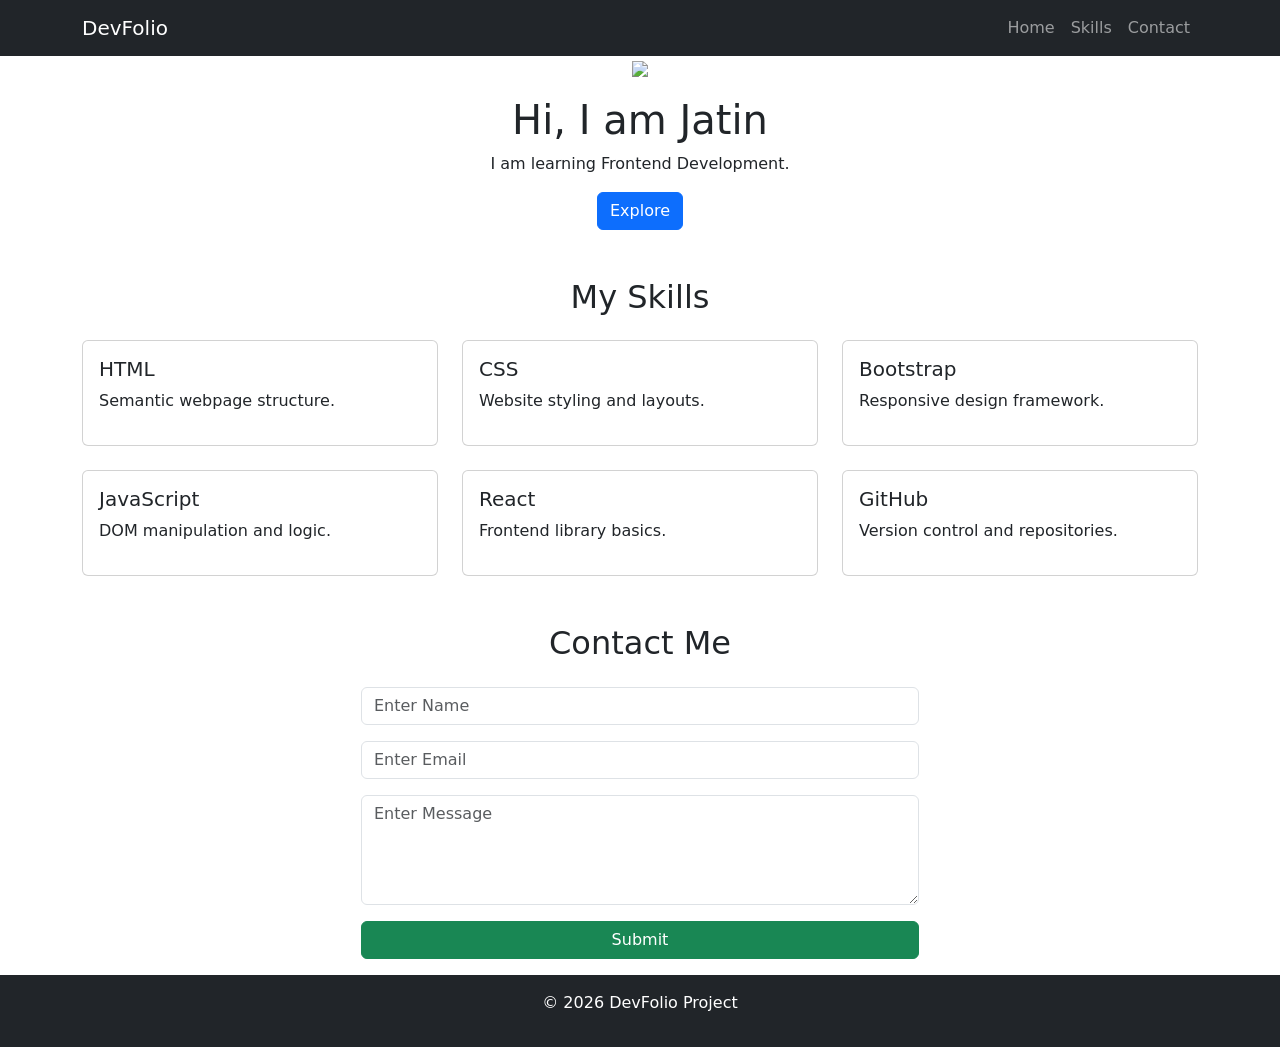
==== index.html @ 57b02b66 "index html code" ====
<!DOCTYPE html>
<html lang="en">
<head>

    <meta charset="UTF-8">
    <meta name="viewport" content="width=device-width, initial-scale=1.0">

    <title>Dev-Folio</title>

    <!-- Bootstrap CSS -->
    <link href="https://cdn.jsdelivr.net/npm/bootstrap@5.3.3/dist/css/bootstrap.min.css" rel="stylesheet">

    <!-- CSS File -->
    <link rel="stylesheet" href="style.css">

</head>
<body>

    <!-- Navbar -->

    <nav class="navbar navbar-expand-lg navbar-dark bg-dark">

        <div class="container">

            <a class="navbar-brand" href="#">DevFolio</a>

            <button class="navbar-toggler" type="button" data-bs-toggle="collapse" data-bs-target="#menu">

                <span class="navbar-toggler-icon"></span>

            </button>

            <div class="collapse navbar-collapse" id="menu">

                <ul class="navbar-nav ms-auto">

                    <li class="nav-item">
                        <a class="nav-link" href="#home">Home</a>
                    </li>

                    <li class="nav-item">
                        <a class="nav-link" href="#skills">Skills</a>
                    </li>

                    <li class="nav-item">
                        <a class="nav-link" href="#contact">Contact</a>
                    </li>

                </ul>

            </div>

        </div>

    </nav>


    <!-- Hero Section -->

    <section id="home" class="hero">

        <div class="container text-center">

            <img src="https://via.placeholder.com/140" class="profile-img">

            <h1 class="mt-3">Hi, I am Jatin</h1>

            <p>I am learning Frontend Development.</p>

            <button class="btn btn-primary">
                Explore
            </button>

        </div>

    </section>


    <!-- Skills Section -->

    <section id="skills" class="py-5">

        <div class="container">

            <h2 class="text-center mb-4">My Skills</h2>

            <div class="row g-4">

                <div class="col-md-4">

                    <div class="card">

                        <div class="card-body">

                            <h5>HTML</h5>

                            <p>Semantic webpage structure.</p>

                        </div>

                    </div>

                </div>

                <div class="col-md-4">

                    <div class="card">

                        <div class="card-body">

                            <h5>CSS</h5>

                            <p>Website styling and layouts.</p>

                        </div>

                    </div>

                </div>

                <div class="col-md-4">

                    <div class="card">

                        <div class="card-body">

                            <h5>Bootstrap</h5>

                            <p>Responsive design framework.</p>

                        </div>

                    </div>

                </div>

                <div class="col-md-4">

                    <div class="card">

                        <div class="card-body">

                            <h5>JavaScript</h5>

                            <p>DOM manipulation and logic.</p>

                        </div>

                    </div>

                </div>

                <div class="col-md-4">

                    <div class="card">

                        <div class="card-body">

                            <h5>React</h5>

                            <p>Frontend library basics.</p>

                        </div>

                    </div>

                </div>

                <div class="col-md-4">

                    <div class="card">

                        <div class="card-body">

                            <h5>GitHub</h5>

                            <p>Version control and repositories.</p>

                        </div>

                    </div>

                </div>

            </div>

        </div>

    </section>


    <!-- Contact -->

    <section id="contact" class="contact-section">

        <div class="container">

            <h2 class="text-center mb-4">Contact Me</h2>

            <form id="contactForm" class="w-50 mx-auto">

                <input type="text" id="name" class="form-control mb-3" placeholder="Enter Name">

                <input type="email" id="email" class="form-control mb-3" placeholder="Enter Email">

                <textarea id="message" class="form-control mb-3" rows="4" placeholder="Enter Message"></textarea>

                <button type="submit" class="btn btn-success w-100">
                    Submit
                </button>

            </form>

            <p id="result" class="text-center mt-3"></p>

        </div>

    </section>


    <!-- Footer -->

    <footer class="bg-dark text-white text-center p-3">

        <p>© 2026 DevFolio Project</p>

    </footer>


    <!-- Bootstrap JS -->

    <script src="https://cdn.jsdelivr.net/npm/bootstrap@5.3.3/dist/js/bootstrap.bundle.min.js"></script>

    <!-- JS File -->

    <script src="script.js"></script>

</body>
</html>
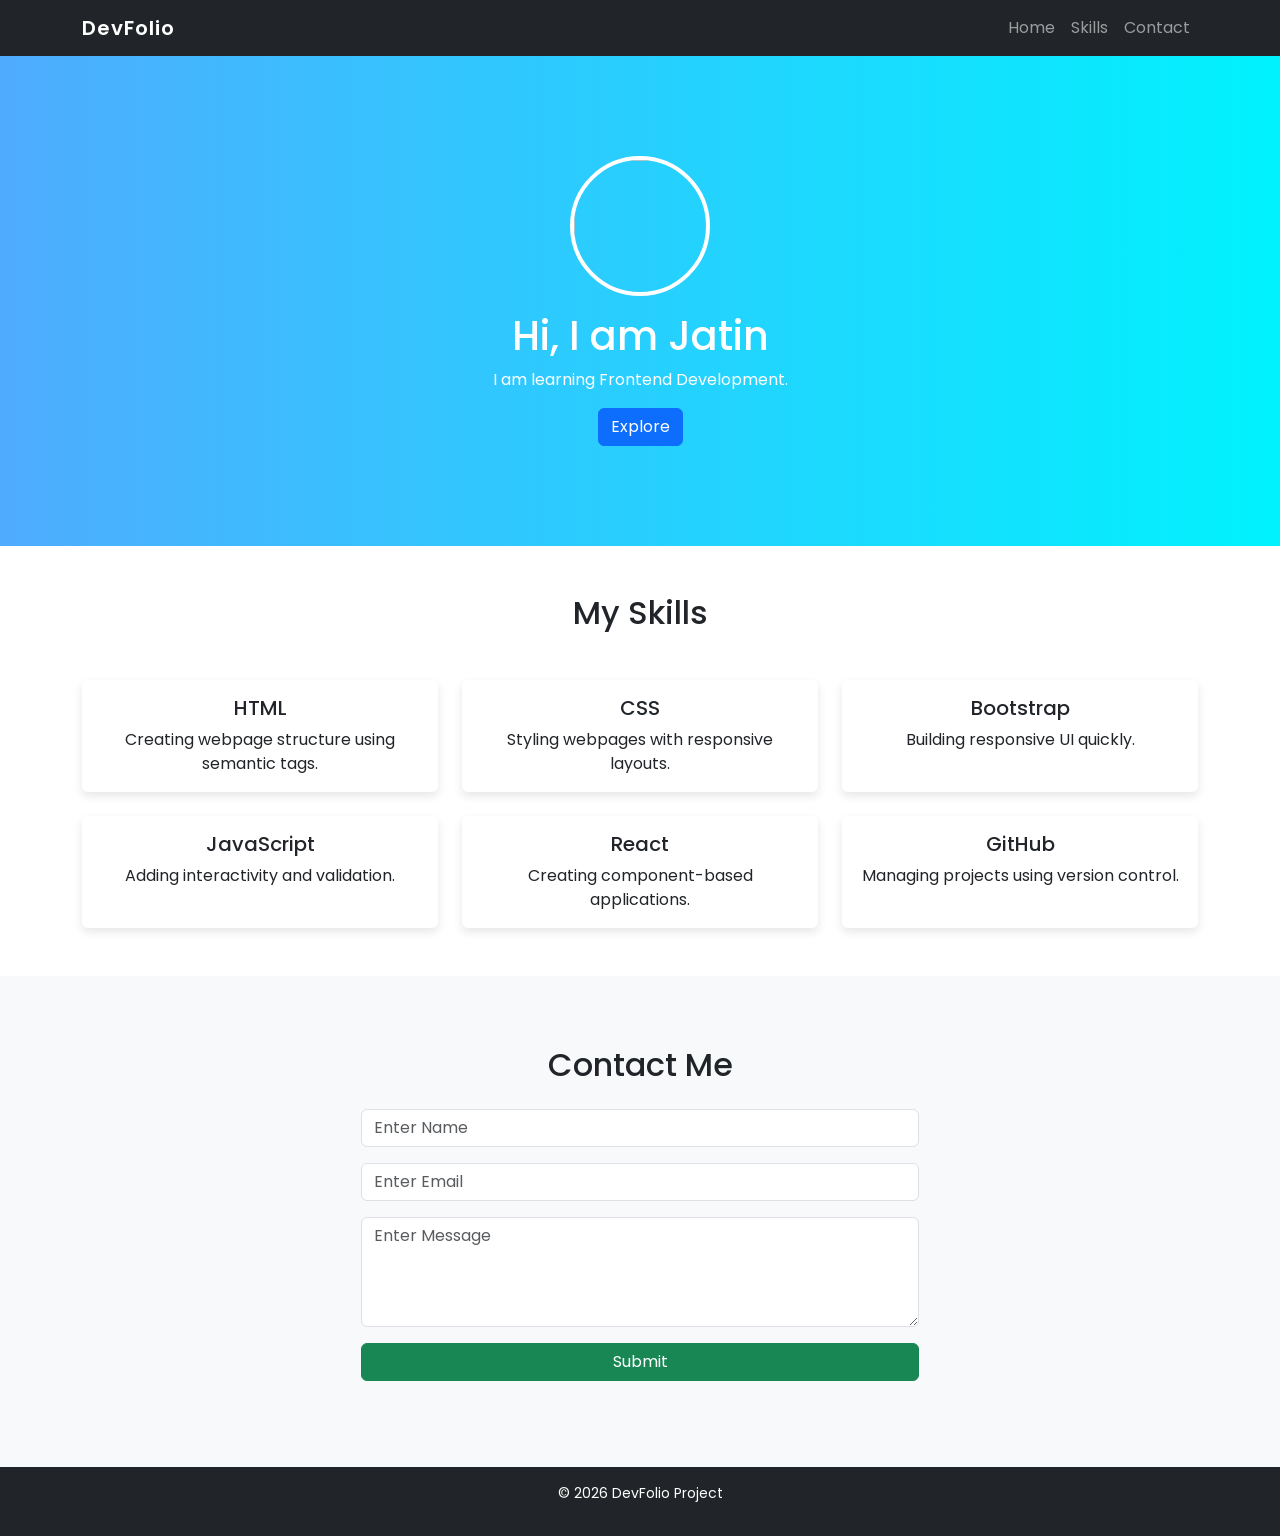
==== commit 7d59cd46: "index html file" ====
--- a/index.html
+++ b/index.html
@@ -80,113 +80,137 @@
 
     <section id="skills" class="py-5">
 
-        <div class="container">
-
-            <h2 class="text-center mb-4">My Skills</h2>
-
-            <div class="row g-4">
-
-                <div class="col-md-4">
-
-                    <div class="card">
-
-                        <div class="card-body">
-
-                            <h5>HTML</h5>
-
-                            <p>Semantic webpage structure.</p>
-
-                        </div>
-
-                    </div>
-
-                </div>
-
-                <div class="col-md-4">
-
-                    <div class="card">
-
-                        <div class="card-body">
-
-                            <h5>CSS</h5>
-
-                            <p>Website styling and layouts.</p>
-
-                        </div>
-
-                    </div>
-
-                </div>
-
-                <div class="col-md-4">
-
-                    <div class="card">
-
-                        <div class="card-body">
-
-                            <h5>Bootstrap</h5>
-
-                            <p>Responsive design framework.</p>
-
-                        </div>
-
-                    </div>
-
-                </div>
-
-                <div class="col-md-4">
-
-                    <div class="card">
-
-                        <div class="card-body">
-
-                            <h5>JavaScript</h5>
-
-                            <p>DOM manipulation and logic.</p>
-
-                        </div>
-
-                    </div>
-
-                </div>
-
-                <div class="col-md-4">
-
-                    <div class="card">
-
-                        <div class="card-body">
-
-                            <h5>React</h5>
-
-                            <p>Frontend library basics.</p>
-
-                        </div>
-
-                    </div>
-
-                </div>
-
-                <div class="col-md-4">
-
-                    <div class="card">
-
-                        <div class="card-body">
-
-                            <h5>GitHub</h5>
-
-                            <p>Version control and repositories.</p>
-
-                        </div>
-
-                    </div>
-
-                </div>
-
-            </div>
-
-        </div>
-
-    </section>
+    <div class="container">
+
+        <h2 class="text-center mb-5">My Skills</h2>
+
+        <div class="row g-4">
+
+            <!-- Card 1 -->
+
+            <div class="col-12 col-md-6 col-lg-4">
+
+                <div class="card skill-card h-100">
+
+                    <div class="card-body text-center">
+
+                        <h5 class="card-title">HTML</h5>
+
+                        <p class="card-text">
+                            Creating webpage structure using semantic tags.
+                        </p>
+
+                    </div>
+
+                </div>
+
+            </div>
+
+            <!-- Card 2 -->
+
+            <div class="col-12 col-md-6 col-lg-4">
+
+                <div class="card skill-card h-100">
+
+                    <div class="card-body text-center">
+
+                        <h5 class="card-title">CSS</h5>
+
+                        <p class="card-text">
+                            Styling webpages with responsive layouts.
+                        </p>
+
+                    </div>
+
+                </div>
+
+            </div>
+
+            <!-- Card 3 -->
+
+            <div class="col-12 col-md-6 col-lg-4">
+
+                <div class="card skill-card h-100">
+
+                    <div class="card-body text-center">
+
+                        <h5 class="card-title">Bootstrap</h5>
+
+                        <p class="card-text">
+                            Building responsive UI quickly.
+                        </p>
+
+                    </div>
+
+                </div>
+
+            </div>
+
+            <!-- Card 4 -->
+
+            <div class="col-12 col-md-6 col-lg-4">
+
+                <div class="card skill-card h-100">
+
+                    <div class="card-body text-center">
+
+                        <h5 class="card-title">JavaScript</h5>
+
+                        <p class="card-text">
+                            Adding interactivity and validation.
+                        </p>
+
+                    </div>
+
+                </div>
+
+            </div>
+
+            <!-- Card 5 -->
+
+            <div class="col-12 col-md-6 col-lg-4">
+
+                <div class="card skill-card h-100">
+
+                    <div class="card-body text-center">
+
+                        <h5 class="card-title">React</h5>
+
+                        <p class="card-text">
+                            Creating component-based applications.
+                        </p>
+
+                    </div>
+
+                </div>
+
+            </div>
+
+            <!-- Card 6 -->
+
+            <div class="col-12 col-md-6 col-lg-4">
+
+                <div class="card skill-card h-100">
+
+                    <div class="card-body text-center">
+
+                        <h5 class="card-title">GitHub</h5>
+
+                        <p class="card-text">
+                            Managing projects using version control.
+                        </p>
+
+                    </div>
+
+                </div>
+
+            </div>
+
+        </div>
+
+    </div>
+
+</section>
 
 
     <!-- Contact -->
--- a/style.css
+++ b/style.css
@@ -0,0 +1,64 @@
+@import url('https://fonts.googleapis.com/css2?family=Poppins:wght@300;400;500;600&display=swap');
+
+body{
+    font-family: 'Poppins', sans-serif;
+}
+
+/* Navbar */
+
+.navbar-brand{
+    font-weight: 600;
+    letter-spacing: 1px;
+}
+
+.nav-link{
+    transition: 0.3s;
+}
+
+.nav-link:hover{
+    color: #0d6efd !important;
+}
+
+
+/* Hero Section */
+
+.hero{
+    background: linear-gradient(to right, #4facfe, #00f2fe);
+    color: white;
+    padding: 100px 20px;
+}
+
+.profile-img{
+    width: 140px;
+    height: 140px;
+    border-radius: 50%;
+    border: 4px solid white;
+}
+
+
+/* Skills */
+
+.skill-card{
+    transition: 0.3s;
+    border: none;
+    box-shadow: 0 4px 10px rgba(0,0,0,0.1);
+}
+
+.skill-card:hover{
+    transform: translateY(-8px);
+}
+
+
+/* Contact Section */
+
+.contact-section{
+    padding: 70px 20px;
+    background-color: #f8f9fa;
+}
+
+
+/* Footer */
+
+footer{
+    font-size: 14px;
+}
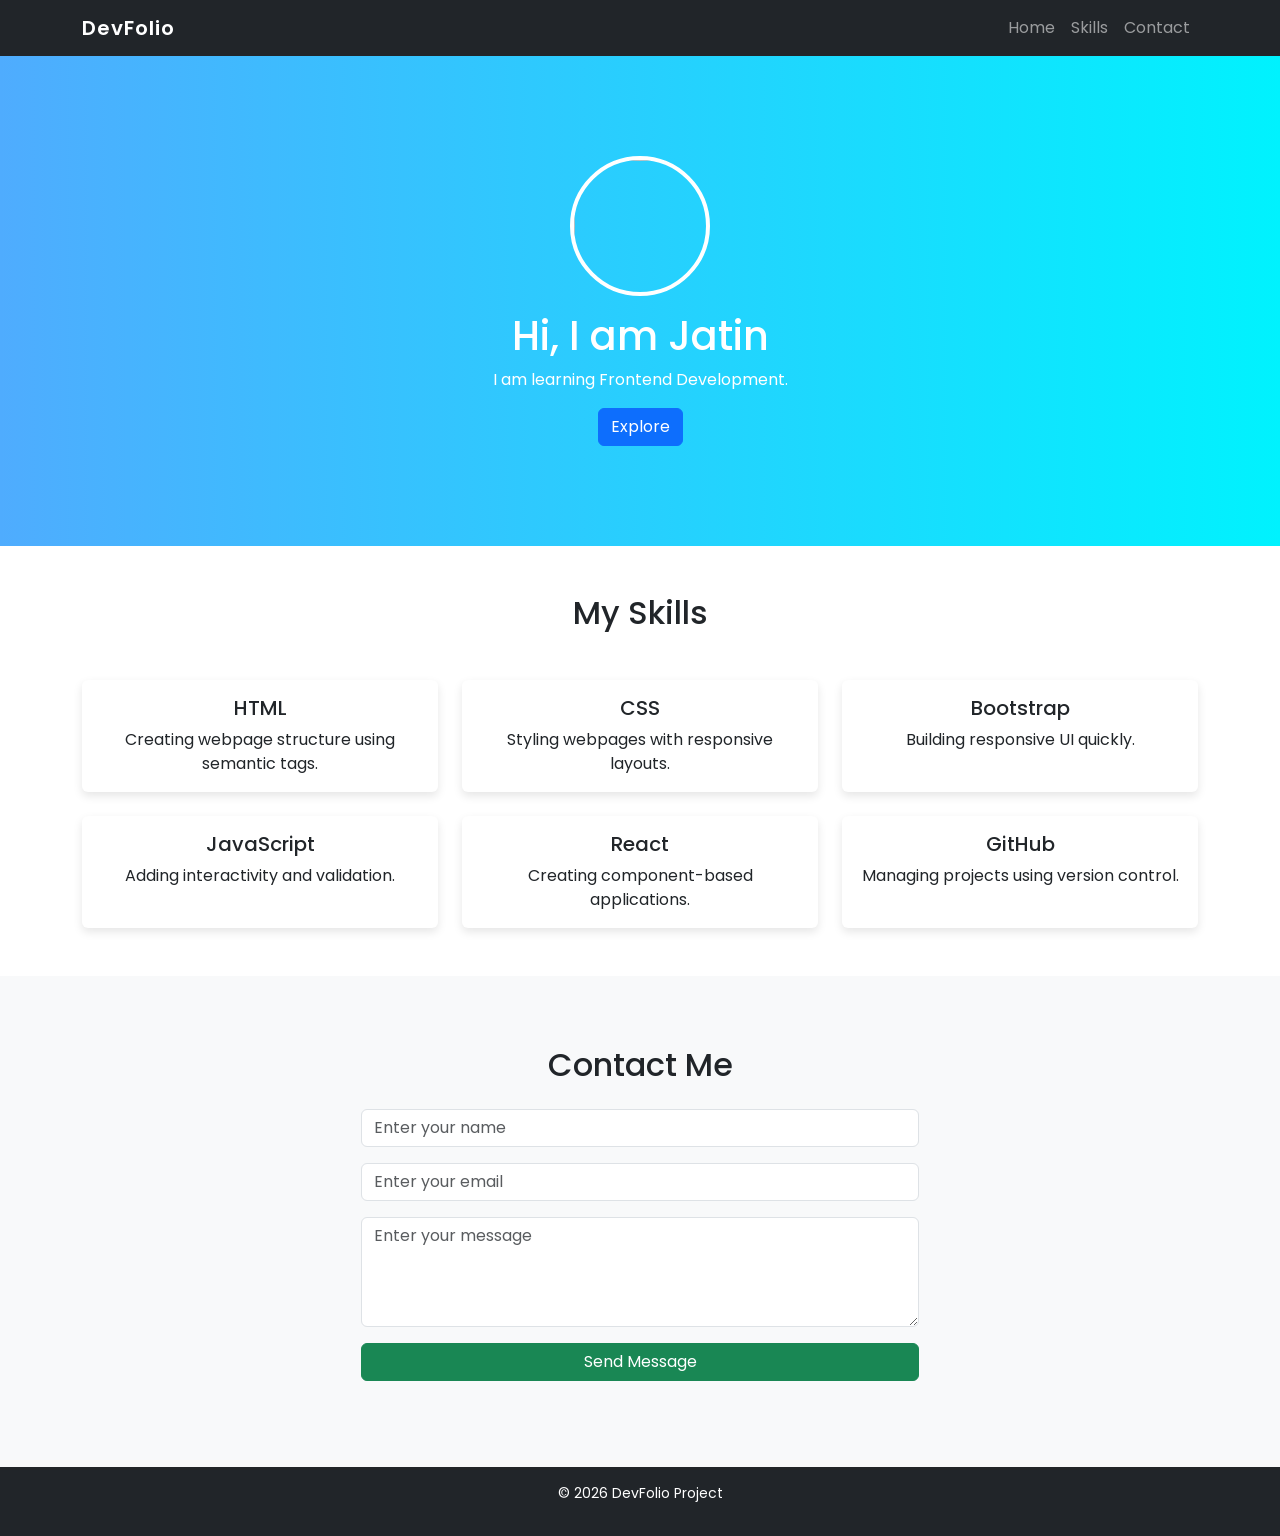
==== commit c110c532: "html changes" ====
--- a/index.html
+++ b/index.html
@@ -61,7 +61,7 @@
 
         <div class="container text-center">
 
-            <img src="https://via.placeholder.com/140" class="profile-img">
+            <img src="Profile_Pic.png" class="profile-img">
 
             <h1 class="mt-3">Hi, I am Jatin</h1>
 
@@ -217,27 +217,61 @@
 
     <section id="contact" class="contact-section">
 
-        <div class="container">
-
-            <h2 class="text-center mb-4">Contact Me</h2>
-
-            <form id="contactForm" class="w-50 mx-auto">
-
-                <input type="text" id="name" class="form-control mb-3" placeholder="Enter Name">
-
-                <input type="email" id="email" class="form-control mb-3" placeholder="Enter Email">
-
-                <textarea id="message" class="form-control mb-3" rows="4" placeholder="Enter Message"></textarea>
-
-                <button type="submit" class="btn btn-success w-100">
-                    Submit
-                </button>
-
-            </form>
-
-            <p id="result" class="text-center mt-3"></p>
-
-        </div>
+    <div class="container">
+
+        <h2 class="text-center mb-4">Contact Me</h2>
+
+        <form id="contactForm" class="w-50 mx-auto">
+
+            <!-- Name -->
+
+            <div class="mb-3">
+
+                <input
+                    type="text"
+                    id="name"
+                    class="form-control"
+                    placeholder="Enter your name">
+
+                <small id="nameError" class="error-text"></small>
+
+            </div>
+
+            <!-- Email -->
+
+            <div class="mb-3">
+
+                <input
+                    type="email"
+                    id="email"
+                    class="form-control"
+                    placeholder="Enter your email">
+
+                <small id="emailError" class="error-text"></small>
+
+            </div>
+
+            <!-- Message -->
+
+            <div class="mb-3">
+
+                <textarea
+                    id="message"
+                    class="form-control"
+                    rows="4"
+                    placeholder="Enter your message"></textarea>
+
+                <small id="messageError" class="error-text"></small>
+
+            </div>
+
+            <button type="submit" class="btn btn-success w-100">
+                Send Message
+            </button>
+            <p id="successMessage" class="mt-3 text-center"></p>
+        </form>
+
+    </div>
 
     </section>
 
